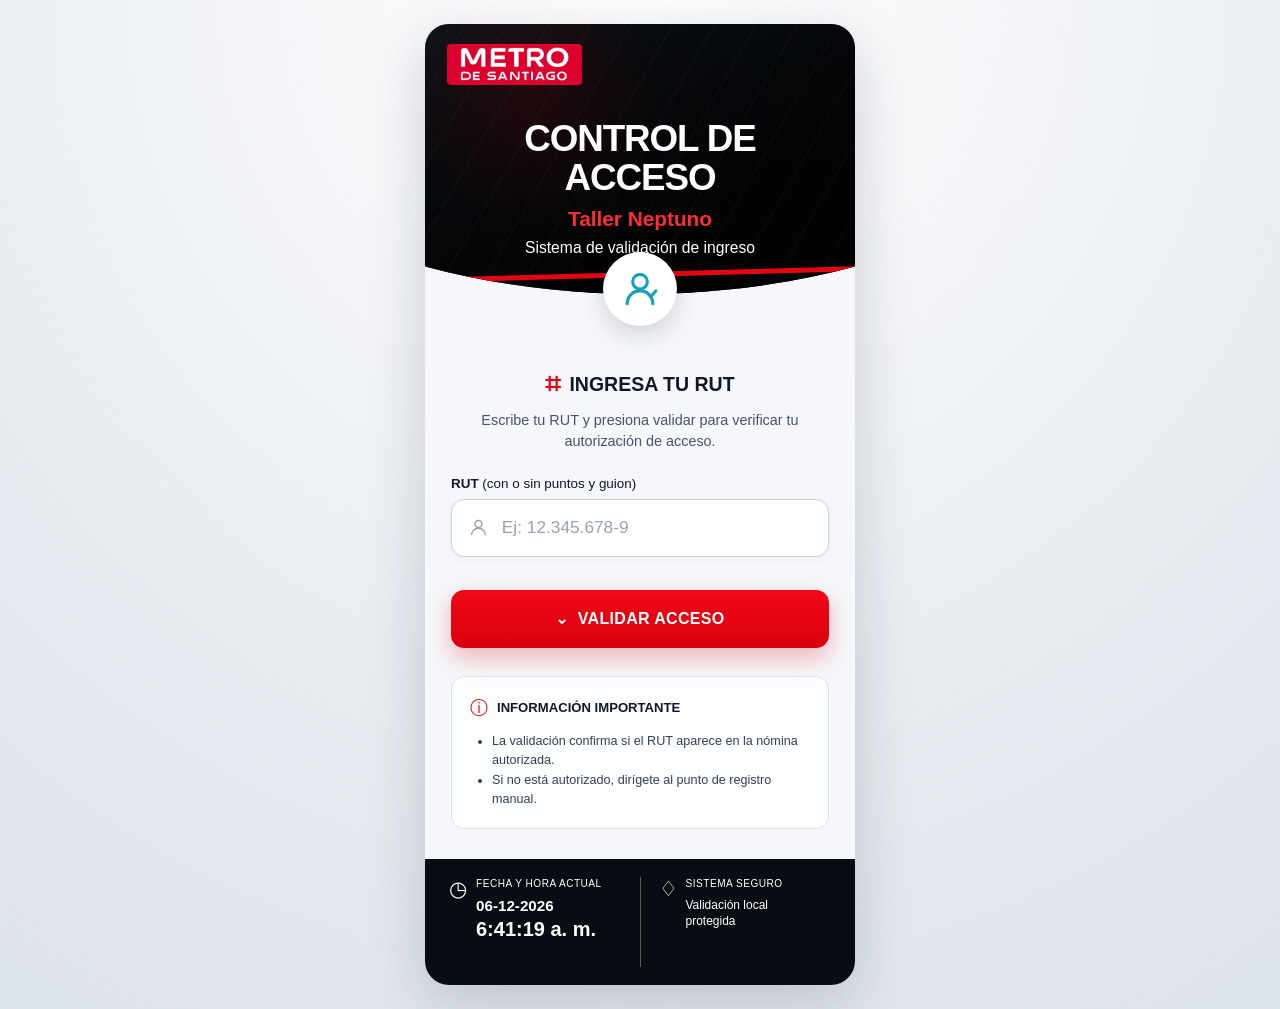
==== index.html @ b8ae297e "Primera versión funcional" ====
<!doctype html>
<html lang="es">
<head>
  <meta charset="utf-8">
  <meta name="viewport" content="width=device-width, initial-scale=1, viewport-fit=cover">
  <meta name="theme-color" content="#080d13">
  <meta name="robots" content="noindex,nofollow">
  <title>Control de Acceso | Taller Neptuno</title>
  <link rel="stylesheet" href="css/style.css">
</head>
<body>
  <main class="app-shell">
    <section id="consulta" class="screen">
      <header class="hero">
        <div class="hero-overlay"></div>
        <img src="assets/metro-logo.png" alt="Metro de Santiago" class="metro-logo">
        <div class="hero-copy">
          <h1>CONTROL DE ACCESO</h1>
          <p class="site-name">Taller Neptuno</p>
          <p class="site-caption">Sistema de validación de ingreso</p>
        </div>
      </header>

      <section class="content">
        <div class="avatar" aria-hidden="true">
          <svg viewBox="0 0 24 24">
            <path d="M12 12a4 4 0 1 0 0-8 4 4 0 0 0 0 8Zm-7 8a7 7 0 0 1 14 0"/>
            <path d="m16.5 14.7 1.4 1.4 2.7-3"/>
          </svg>
        </div>

        <div class="section-heading">
          <span class="scan-icon" aria-hidden="true">⌗</span>
          <h2>INGRESA TU RUT</h2>
        </div>
        <p class="instructions">Escribe tu RUT y presiona validar para verificar tu autorización de acceso.</p>

        <form id="form-rut" novalidate>
          <label for="rut">RUT <span>(con o sin puntos y guion)</span></label>
          <div class="input-wrap">
            <svg viewBox="0 0 24 24" aria-hidden="true">
              <circle cx="12" cy="8" r="4"></circle>
              <path d="M4 21a8 8 0 0 1 16 0"></path>
            </svg>
            <input
              id="rut"
              name="rut"
              type="text"
              inputmode="text"
              autocomplete="off"
              autocapitalize="characters"
              spellcheck="false"
              placeholder="Ej: 12.345.678-9"
              maxlength="14"
              required
            >
          </div>
          <p id="error" class="error" role="alert" aria-live="polite"></p>
          <button id="validar" type="submit">
            <span aria-hidden="true">⌄</span>
            VALIDAR ACCESO
          </button>
        </form>

        <aside class="info-card">
          <div class="info-title">
            <span aria-hidden="true">ⓘ</span>
            <strong>INFORMACIÓN IMPORTANTE</strong>
          </div>
          <ul>
            <li>La validación confirma si el RUT aparece en la nómina autorizada.</li>
            <li>Si no está autorizado, dirígete al punto de registro manual.</li>
          </ul>
        </aside>
      </section>

      <footer class="footer-bar">
        <div>
          <span class="footer-icon">◷</span>
          <p>FECHA Y HORA ACTUAL</p>
          <strong id="footer-date"></strong>
          <time id="footer-time"></time>
        </div>
        <div class="footer-divider"></div>
        <div>
          <span class="footer-icon">♢</span>
          <p>SISTEMA SEGURO</p>
          <span class="footer-copy">Validación local protegida</span>
        </div>
      </footer>
    </section>

    <section id="resultado" class="result-screen hidden" aria-live="assertive">
      <header class="result-header">
        <img src="assets/metro-logo.png" alt="Metro de Santiago" class="result-logo">
        <span>TALLER NEPTUNO</span>
      </header>

      <div class="result-body">
        <div id="estado-icono" class="status-icon"></div>
        <h2 id="estado-titulo"></h2>
        <p id="estado-detalle"></p>

        <div id="comprobante" class="proof hidden">
          <span>CÓDIGO DE VALIDACIÓN</span>
          <strong id="codigo"></strong>
          <time id="hora"></time>
          <small>Cambia automáticamente cada 30 segundos.</small>
        </div>

        <p id="rut-masked" class="masked"></p>
        <button id="otra-consulta" type="button" class="secondary">NUEVA CONSULTA</button>
      </div>

      <footer class="result-footer">
        <span>◷</span>
        <div>
          <small>FECHA Y HORA ACTUAL</small>
          <strong id="result-clock"></strong>
        </div>
      </footer>
    </section>
  </main>
  <script src="js/app.js" defer></script>
</body>
</html>
---- css/style.css ----
:root {
  font-family: Inter, "Segoe UI", Arial, sans-serif;
  color: #111827;
  background: #e9edf2;
  --metro: #e30613;
  --metro-dark: #b4000b;
  --navy: #080d13;
  --green: #0b8a3d;
  --red: #c81920;
  --muted: #667085;
}
* { box-sizing: border-box; }
html { min-height: 100%; }
body {
  min-height: 100vh;
  margin: 0;
  background: radial-gradient(circle at top, #ffffff 0, #e9edf2 58%, #dde3ea 100%);
}
button, input { font: inherit; }
.app-shell {
  width: min(100%, 430px);
  min-height: 100vh;
  margin: 0 auto;
  background: #f5f7fa;
  box-shadow: 0 16px 60px rgba(16,24,40,.18);
}
.screen {
  min-height: 100vh;
  display: flex;
  flex-direction: column;
}
.hero {
  position: relative;
  height: 270px;
  overflow: hidden;
  color: white;
  background:
    linear-gradient(135deg, rgba(0,0,0,.35), rgba(0,0,0,.7)),
    radial-gradient(circle at 25% 30%, rgba(227,6,19,.28), transparent 35%),
    linear-gradient(145deg, #17212b, #090d12 65%);
  clip-path: ellipse(105% 85% at 50% 15%);
}
.hero::after {
  content: "";
  position: absolute;
  left: 0;
  right: 0;
  bottom: 17px;
  height: 5px;
  background: var(--metro);
  transform: rotate(-1.5deg);
}
.hero-overlay {
  position: absolute;
  inset: 0;
  background:
    repeating-linear-gradient(120deg, transparent 0 34px, rgba(255,255,255,.025) 35px 36px),
    linear-gradient(to bottom, rgba(0,0,0,.1), rgba(0,0,0,.55));
}
.metro-logo {
  position: absolute;
  z-index: 2;
  top: 20px;
  left: 22px;
  width: 135px;
  max-height: 46px;
  object-fit: contain;
  object-position: left center;
  border-radius: 4px;
}
.hero-copy {
  position: absolute;
  z-index: 2;
  left: 24px;
  right: 24px;
  top: 96px;
  text-align: center;
}
.hero h1 {
  margin: 0;
  font-size: clamp(1.75rem, 8vw, 2.3rem);
  line-height: 1.05;
  letter-spacing: -.03em;
}
.site-name {
  margin: 10px 0 0;
  color: #ff2b35;
  font-size: 1.3rem;
  font-weight: 800;
}
.site-caption {
  margin: 8px 0 0;
  font-size: .98rem;
}
.content {
  flex: 1;
  padding: 0 26px 30px;
}
.avatar {
  width: 74px;
  height: 74px;
  margin: -42px auto 42px;
  position: relative;
  z-index: 5;
  display: grid;
  place-items: center;
  border-radius: 50%;
  background: white;
  border: 7px solid rgba(255,255,255,.72);
  box-shadow: 0 8px 25px rgba(16,24,40,.16);
}
.avatar svg {
  width: 44px;
  height: 44px;
  fill: none;
  stroke: #16a3b6;
  stroke-width: 1.7;
  stroke-linecap: round;
  stroke-linejoin: round;
}
.section-heading {
  display: flex;
  align-items: center;
  justify-content: center;
  gap: 9px;
}
.scan-icon {
  color: var(--metro);
  font-size: 1.7rem;
  font-weight: 800;
}
.section-heading h2 {
  margin: 0;
  font-size: 1.22rem;
}
.instructions {
  max-width: 320px;
  margin: 10px auto 24px;
  color: #475467;
  font-size: .9rem;
  line-height: 1.45;
  text-align: center;
}
label {
  display: block;
  margin-bottom: 8px;
  font-size: .84rem;
  font-weight: 800;
}
label span {
  font-weight: 500;
}
.input-wrap {
  height: 58px;
  display: flex;
  align-items: center;
  gap: 11px;
  padding: 0 16px;
  border: 1px solid #cbd2dc;
  border-radius: 13px;
  background: white;
  box-shadow: 0 2px 8px rgba(16,24,40,.04);
}
.input-wrap:focus-within {
  border-color: var(--metro);
  box-shadow: 0 0 0 4px rgba(227,6,19,.12);
}
.input-wrap svg {
  width: 23px;
  fill: none;
  stroke: #98a2b3;
  stroke-width: 1.7;
}
input {
  width: 100%;
  border: 0;
  outline: 0;
  color: #101828;
  background: transparent;
  font-size: 1.08rem;
  font-weight: 650;
}
input::placeholder {
  color: #98a2b3;
  font-weight: 500;
}
.error {
  min-height: 21px;
  margin: 6px 2px;
  color: #b42318;
  font-size: .82rem;
  font-weight: 700;
}
#validar, .secondary {
  width: 100%;
  min-height: 58px;
  border: 0;
  border-radius: 13px;
  padding: 12px 18px;
  cursor: pointer;
  font-weight: 900;
  letter-spacing: .02em;
}
#validar {
  display: flex;
  align-items: center;
  justify-content: center;
  gap: 9px;
  color: white;
  background: linear-gradient(180deg, #f00817, #d9000d);
  box-shadow: 0 10px 24px rgba(227,6,19,.28);
}
#validar:active { transform: translateY(1px); }
#validar:disabled { opacity: .65; cursor: wait; }
.info-card {
  margin-top: 28px;
  padding: 18px;
  border: 1px solid #dde2ea;
  border-radius: 13px;
  background: rgba(255,255,255,.72);
}
.info-title {
  display: flex;
  align-items: center;
  gap: 9px;
  font-size: .82rem;
}
.info-title span {
  color: var(--metro);
  font-size: 1.15rem;
}
.info-card ul {
  margin: 12px 0 0;
  padding-left: 22px;
  color: #344054;
  font-size: .79rem;
  line-height: 1.55;
}
.footer-bar {
  min-height: 126px;
  padding: 18px 24px max(18px, env(safe-area-inset-bottom));
  display: grid;
  grid-template-columns: 1fr 1px 1fr;
  gap: 18px;
  color: white;
  background: var(--navy);
}
.footer-bar > div:not(.footer-divider) {
  position: relative;
  padding-left: 27px;
}
.footer-icon {
  position: absolute;
  left: 0;
  top: 0;
  font-size: 1.3rem;
}
.footer-bar p {
  margin: 1px 0 8px;
  font-size: .63rem;
  letter-spacing: .05em;
}
.footer-bar strong, .footer-bar time {
  display: block;
  font-size: .95rem;
}
.footer-bar time {
  margin-top: 4px;
  font-size: 1.25rem;
  font-weight: 800;
}
.footer-divider { background: rgba(255,255,255,.32); }
.footer-copy {
  display: block;
  max-width: 100px;
  font-size: .75rem;
  line-height: 1.35;
}
.result-screen {
  min-height: 100vh;
  display: flex;
  flex-direction: column;
  background: white;
}
.result-header {
  min-height: 78px;
  padding: 15px 20px;
  display: flex;
  align-items: center;
  justify-content: space-between;
  color: white;
  background: var(--navy);
}
.result-header span {
  padding: 8px 12px;
  border-radius: 9px;
  background: var(--metro);
  font-size: .72rem;
  font-weight: 850;
}
.result-logo {
  width: 122px;
  max-height: 40px;
  object-fit: contain;
  object-position: left;
}
.result-body {
  flex: 1;
  padding: 42px 26px 30px;
  text-align: center;
  color: #111827;
}
.result-screen.authorized .result-body {
  background: linear-gradient(180deg, #ebfff2 0, white 40%);
}
.result-screen.denied .result-body {
  background: linear-gradient(180deg, #fff0f0 0, white 42%);
}
.status-icon {
  width: 92px;
  height: 92px;
  margin: 0 auto 18px;
  display: grid;
  place-items: center;
  border-radius: 50%;
  color: white;
  font-size: 4rem;
  font-weight: 900;
  line-height: 1;
  animation: pop .28s ease-out;
}
.authorized .status-icon { background: var(--green); }
.denied .status-icon { background: var(--red); }
.result-body h2 {
  margin: 0;
  font-size: 2rem;
  line-height: 1.05;
}
.authorized .result-body h2 { color: #087333; }
.denied .result-body h2 { color: #b6171d; }
.result-body > p {
  max-width: 320px;
  margin: 12px auto 22px;
  color: #475467;
  line-height: 1.45;
}
.proof {
  margin: 22px 0;
  padding: 22px 18px;
  border-radius: 16px;
  border: 1px solid #b9ddc6;
  background: rgba(255,255,255,.88);
}
.proof span, .proof small, .proof time { display: block; }
.proof span {
  font-size: .72rem;
  font-weight: 850;
  letter-spacing: .08em;
}
.proof strong {
  display: block;
  margin: 10px 0 5px;
  color: var(--green);
  font-size: 3rem;
  letter-spacing: .12em;
}
.proof time { font-weight: 800; }
.proof small { margin-top: 8px; color: #667085; }
.masked { font-weight: 800; }
.secondary {
  margin-top: 10px;
  color: white;
  background: var(--metro);
}
.result-footer {
  min-height: 96px;
  padding: 20px 24px max(20px, env(safe-area-inset-bottom));
  display: flex;
  align-items: center;
  justify-content: center;
  gap: 12px;
  color: white;
  background: var(--navy);
}
.result-footer span { font-size: 1.5rem; }
.result-footer small, .result-footer strong { display: block; }
.result-footer small { font-size: .65rem; }
.result-footer strong { margin-top: 5px; font-size: 1.05rem; }
.hidden { display: none !important; }
@keyframes pop {
  from { opacity: 0; transform: scale(.7); }
  to { opacity: 1; transform: scale(1); }
}
@media (min-width: 520px) {
  body { padding: 24px 0; }
  .app-shell { min-height: calc(100vh - 48px); border-radius: 24px; overflow: hidden; }
  .screen, .result-screen { min-height: calc(100vh - 48px); }
}
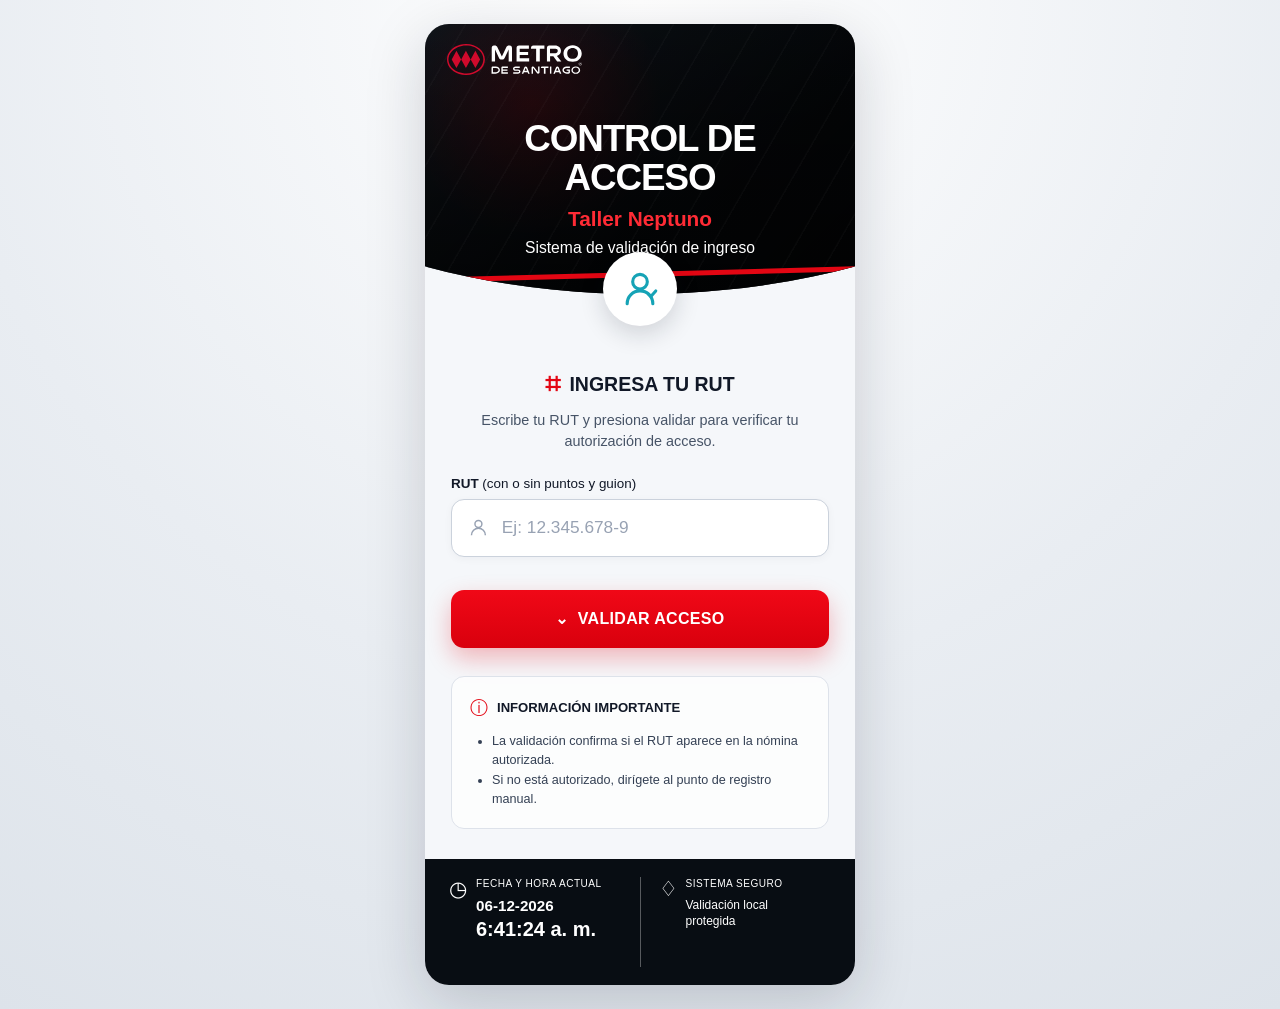
==== commit ac673173: "Actualización logo y verificación de identidad" ====
--- a/index.html
+++ b/index.html
@@ -13,7 +13,7 @@
     <section id="consulta" class="screen">
       <header class="hero">
         <div class="hero-overlay"></div>
-        <img src="assets/metro-logo.png" alt="Metro de Santiago" class="metro-logo">
+        <img src="assets/metro-logo.svg" alt="Metro de Santiago" class="metro-logo">
         <div class="hero-copy">
           <h1>CONTROL DE ACCESO</h1>
           <p class="site-name">Taller Neptuno</p>
@@ -92,7 +92,7 @@
 
     <section id="resultado" class="result-screen hidden" aria-live="assertive">
       <header class="result-header">
-        <img src="assets/metro-logo.png" alt="Metro de Santiago" class="result-logo">
+        <img src="assets/metro-logo.svg" alt="Metro de Santiago" class="result-logo">
         <span>TALLER NEPTUNO</span>
       </header>
 
@@ -108,7 +108,7 @@
           <small>Cambia automáticamente cada 30 segundos.</small>
         </div>
 
-        <p id="rut-masked" class="masked"></p>
+        <div class="identity-check"><strong>VERIFICAR IDENTIDAD</strong><p>El personal de seguridad debe comparar este RUT con la cédula del trabajador.</p><p id="rut-masked" class="masked"></p></div>
         <button id="otra-consulta" type="button" class="secondary">NUEVA CONSULTA</button>
       </div>
 
--- a/css/style.css
+++ b/css/style.css
@@ -396,3 +396,27 @@
   .app-shell { min-height: calc(100vh - 48px); border-radius: 24px; overflow: hidden; }
   .screen, .result-screen { min-height: calc(100vh - 48px); }
 }
+
+.identity-check {
+  margin: 18px 0 8px;
+  padding: 16px;
+  border: 2px solid currentColor;
+  border-radius: 14px;
+  background: rgba(255,255,255,.72);
+}
+.identity-check strong {
+  display: block;
+  font-size: .78rem;
+  letter-spacing: .08em;
+}
+.identity-check p {
+  margin: 7px 0 0;
+  color: #344054;
+  font-size: .84rem;
+  line-height: 1.4;
+}
+.identity-check .masked {
+  color: #101828;
+  font-size: 1.15rem;
+  font-weight: 900;
+}
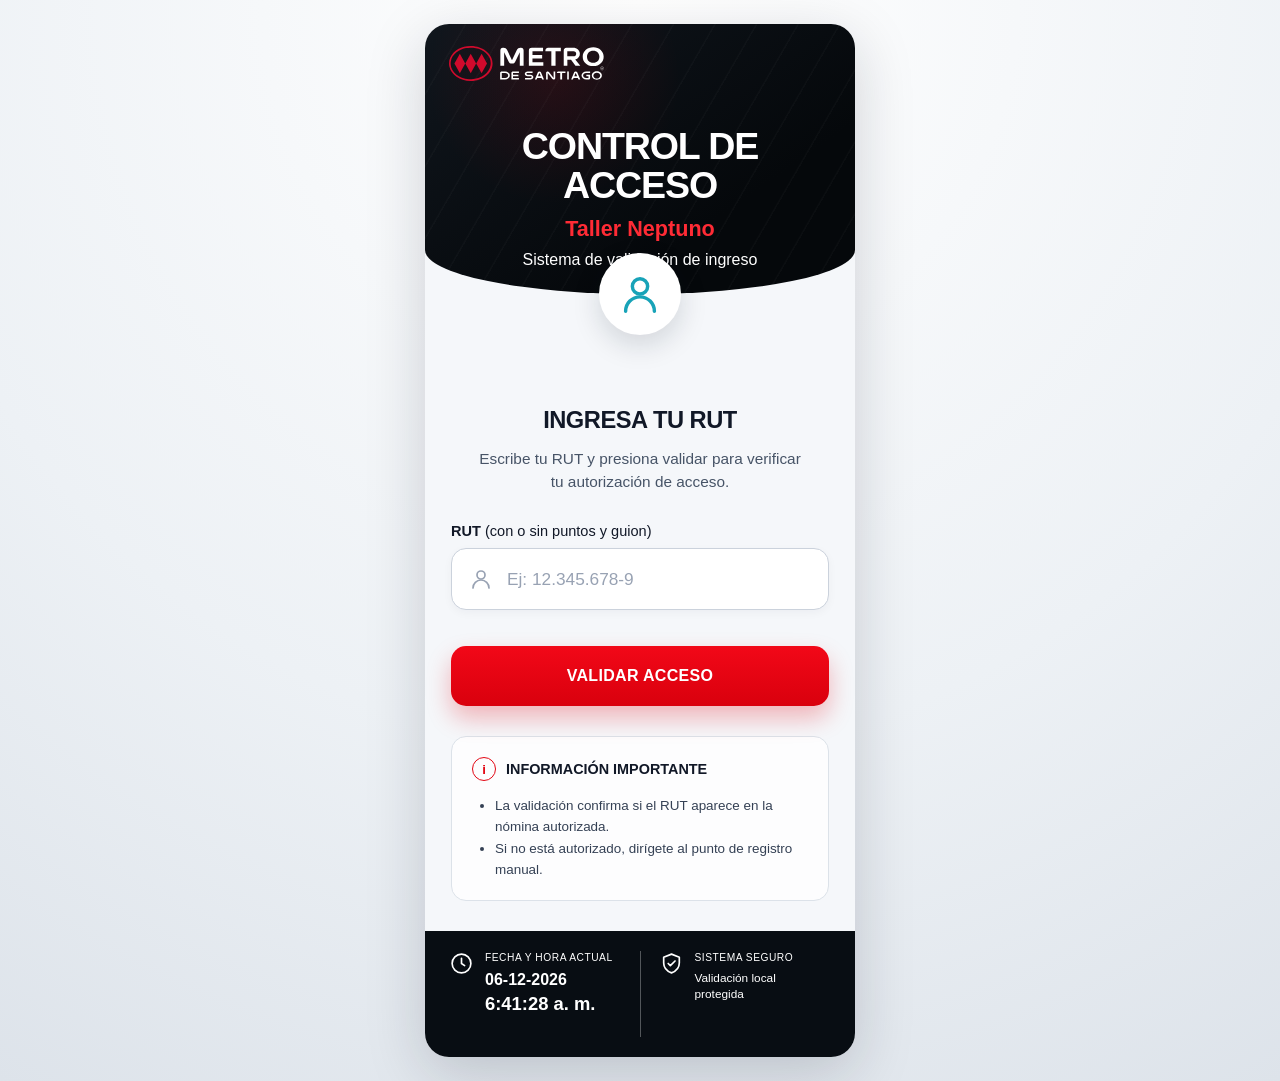
==== commit 4906edc5: "Actualizar interfaz a versión 3" ====
--- a/index.html
+++ b/index.html
@@ -10,10 +10,11 @@
 </head>
 <body>
   <main class="app-shell">
+
     <section id="consulta" class="screen">
       <header class="hero">
-        <div class="hero-overlay"></div>
         <img src="assets/metro-logo.svg" alt="Metro de Santiago" class="metro-logo">
+
         <div class="hero-copy">
           <h1>CONTROL DE ACCESO</h1>
           <p class="site-name">Taller Neptuno</p>
@@ -24,24 +25,25 @@
       <section class="content">
         <div class="avatar" aria-hidden="true">
           <svg viewBox="0 0 24 24">
-            <path d="M12 12a4 4 0 1 0 0-8 4 4 0 0 0 0 8Zm-7 8a7 7 0 0 1 14 0"/>
-            <path d="m16.5 14.7 1.4 1.4 2.7-3"/>
+            <circle cx="12" cy="8" r="4"></circle>
+            <path d="M4.5 21a7.5 7.5 0 0 1 15 0"></path>
           </svg>
         </div>
 
-        <div class="section-heading">
-          <span class="scan-icon" aria-hidden="true">⌗</span>
-          <h2>INGRESA TU RUT</h2>
-        </div>
-        <p class="instructions">Escribe tu RUT y presiona validar para verificar tu autorización de acceso.</p>
+        <h2>INGRESA TU RUT</h2>
+        <p class="instructions">
+          Escribe tu RUT y presiona validar para verificar tu autorización de acceso.
+        </p>
 
         <form id="form-rut" novalidate>
           <label for="rut">RUT <span>(con o sin puntos y guion)</span></label>
+
           <div class="input-wrap">
             <svg viewBox="0 0 24 24" aria-hidden="true">
               <circle cx="12" cy="8" r="4"></circle>
               <path d="M4 21a8 8 0 0 1 16 0"></path>
             </svg>
+
             <input
               id="rut"
               name="rut"
@@ -55,16 +57,17 @@
               required
             >
           </div>
+
           <p id="error" class="error" role="alert" aria-live="polite"></p>
+
           <button id="validar" type="submit">
-            <span aria-hidden="true">⌄</span>
             VALIDAR ACCESO
           </button>
         </form>
 
         <aside class="info-card">
           <div class="info-title">
-            <span aria-hidden="true">ⓘ</span>
+            <span aria-hidden="true">i</span>
             <strong>INFORMACIÓN IMPORTANTE</strong>
           </div>
           <ul>
@@ -75,17 +78,29 @@
       </section>
 
       <footer class="footer-bar">
-        <div>
-          <span class="footer-icon">◷</span>
-          <p>FECHA Y HORA ACTUAL</p>
-          <strong id="footer-date"></strong>
-          <time id="footer-time"></time>
+        <div class="footer-item">
+          <svg viewBox="0 0 24 24" aria-hidden="true">
+            <circle cx="12" cy="12" r="9"></circle>
+            <path d="M12 7v5l3 2"></path>
+          </svg>
+          <div>
+            <p>FECHA Y HORA ACTUAL</p>
+            <strong id="footer-date"></strong>
+            <time id="footer-time"></time>
+          </div>
         </div>
+
         <div class="footer-divider"></div>
-        <div>
-          <span class="footer-icon">♢</span>
-          <p>SISTEMA SEGURO</p>
-          <span class="footer-copy">Validación local protegida</span>
+
+        <div class="footer-item">
+          <svg viewBox="0 0 24 24" aria-hidden="true">
+            <path d="M12 3 4.5 6v5.5c0 4.5 3 7.8 7.5 9.5 4.5-1.7 7.5-5 7.5-9.5V6L12 3Z"></path>
+            <path d="m8.8 12 2.1 2.1 4.5-4.5"></path>
+          </svg>
+          <div>
+            <p>SISTEMA SEGURO</p>
+            <span class="footer-copy">Validación local protegida</span>
+          </div>
         </div>
       </footer>
     </section>
@@ -108,19 +123,31 @@
           <small>Cambia automáticamente cada 30 segundos.</small>
         </div>
 
-        <div class="identity-check"><strong>VERIFICAR IDENTIDAD</strong><p>El personal de seguridad debe comparar este RUT con la cédula del trabajador.</p><p id="rut-masked" class="masked"></p></div>
-        <button id="otra-consulta" type="button" class="secondary">NUEVA CONSULTA</button>
+        <div class="identity-check">
+          <strong>VERIFICACIÓN DE IDENTIDAD</strong>
+          <p>El personal de seguridad debe comparar este RUT con la cédula del trabajador.</p>
+          <p id="rut-masked" class="masked"></p>
+        </div>
+
+        <button id="otra-consulta" type="button" class="secondary">
+          NUEVA CONSULTA
+        </button>
       </div>
 
       <footer class="result-footer">
-        <span>◷</span>
+        <svg viewBox="0 0 24 24" aria-hidden="true">
+          <circle cx="12" cy="12" r="9"></circle>
+          <path d="M12 7v5l3 2"></path>
+        </svg>
         <div>
           <small>FECHA Y HORA ACTUAL</small>
           <strong id="result-clock"></strong>
         </div>
       </footer>
     </section>
+
   </main>
+
   <script src="js/app.js" defer></script>
 </body>
 </html>
--- a/css/style.css
+++ b/css/style.css
@@ -3,174 +3,169 @@
   color: #111827;
   background: #e9edf2;
   --metro: #e30613;
-  --metro-dark: #b4000b;
+  --metro-dark: #c7000b;
   --navy: #080d13;
-  --green: #0b8a3d;
+  --green: #11893d;
   --red: #c81920;
   --muted: #667085;
-}
+  --surface: #f5f7fa;
+}
+
 * { box-sizing: border-box; }
+
 html { min-height: 100%; }
+
 body {
   min-height: 100vh;
   margin: 0;
-  background: radial-gradient(circle at top, #ffffff 0, #e9edf2 58%, #dde3ea 100%);
-}
+  background: radial-gradient(circle at top, #fff 0, #edf1f5 60%, #dde3ea 100%);
+}
+
 button, input { font: inherit; }
+
 .app-shell {
   width: min(100%, 430px);
   min-height: 100vh;
   margin: 0 auto;
-  background: #f5f7fa;
+  overflow: hidden;
+  background: var(--surface);
   box-shadow: 0 16px 60px rgba(16,24,40,.18);
 }
+
 .screen {
   min-height: 100vh;
   display: flex;
   flex-direction: column;
 }
+
 .hero {
   position: relative;
   height: 270px;
   overflow: hidden;
-  color: white;
-  background:
-    linear-gradient(135deg, rgba(0,0,0,.35), rgba(0,0,0,.7)),
-    radial-gradient(circle at 25% 30%, rgba(227,6,19,.28), transparent 35%),
-    linear-gradient(145deg, #17212b, #090d12 65%);
-  clip-path: ellipse(105% 85% at 50% 15%);
-}
-.hero::after {
-  content: "";
-  position: absolute;
-  left: 0;
-  right: 0;
-  bottom: 17px;
-  height: 5px;
-  background: var(--metro);
-  transform: rotate(-1.5deg);
-}
-.hero-overlay {
-  position: absolute;
-  inset: 0;
+  color: #fff;
   background:
     repeating-linear-gradient(120deg, transparent 0 34px, rgba(255,255,255,.025) 35px 36px),
-    linear-gradient(to bottom, rgba(0,0,0,.1), rgba(0,0,0,.55));
-}
+    radial-gradient(circle at 30% 20%, rgba(227,6,19,.12), transparent 34%),
+    linear-gradient(145deg, #10161d, #05080b 70%);
+  border-bottom-left-radius: 50% 44px;
+  border-bottom-right-radius: 50% 44px;
+}
+
 .metro-logo {
   position: absolute;
-  z-index: 2;
-  top: 20px;
-  left: 22px;
-  width: 135px;
-  max-height: 46px;
-  object-fit: contain;
-  object-position: left center;
-  border-radius: 4px;
-}
+  top: 22px;
+  left: 24px;
+  width: 155px;
+  height: auto;
+}
+
 .hero-copy {
   position: absolute;
-  z-index: 2;
   left: 24px;
   right: 24px;
-  top: 96px;
+  top: 103px;
   text-align: center;
 }
+
 .hero h1 {
   margin: 0;
-  font-size: clamp(1.75rem, 8vw, 2.3rem);
-  line-height: 1.05;
+  font-size: clamp(1.85rem, 8vw, 2.35rem);
+  line-height: 1.04;
   letter-spacing: -.03em;
 }
+
 .site-name {
-  margin: 10px 0 0;
+  margin: 11px 0 0;
   color: #ff2b35;
-  font-size: 1.3rem;
+  font-size: 1.35rem;
   font-weight: 800;
 }
+
 .site-caption {
-  margin: 8px 0 0;
-  font-size: .98rem;
-}
+  margin: 9px 0 0;
+  font-size: 1rem;
+}
+
 .content {
   flex: 1;
   padding: 0 26px 30px;
 }
+
 .avatar {
-  width: 74px;
-  height: 74px;
-  margin: -42px auto 42px;
   position: relative;
   z-index: 5;
+  width: 82px;
+  height: 82px;
+  margin: -41px auto 72px;
   display: grid;
   place-items: center;
   border-radius: 50%;
-  background: white;
-  border: 7px solid rgba(255,255,255,.72);
-  box-shadow: 0 8px 25px rgba(16,24,40,.16);
-}
+  background: #fff;
+  box-shadow: 0 10px 28px rgba(16,24,40,.15);
+}
+
 .avatar svg {
-  width: 44px;
-  height: 44px;
+  width: 46px;
+  height: 46px;
   fill: none;
-  stroke: #16a3b6;
-  stroke-width: 1.7;
+  stroke: #18a3b8;
+  stroke-width: 1.8;
   stroke-linecap: round;
   stroke-linejoin: round;
 }
-.section-heading {
+
+.content h2 {
+  margin: 0;
+  text-align: center;
+  font-size: 1.48rem;
+  letter-spacing: -.02em;
+}
+
+.instructions {
+  max-width: 330px;
+  margin: 13px auto 30px;
+  color: #475467;
+  font-size: .96rem;
+  line-height: 1.5;
+  text-align: center;
+}
+
+label {
+  display: block;
+  margin-bottom: 9px;
+  font-size: .91rem;
+  font-weight: 800;
+}
+
+label span { font-weight: 500; }
+
+.input-wrap {
+  height: 62px;
   display: flex;
   align-items: center;
-  justify-content: center;
-  gap: 9px;
-}
-.scan-icon {
-  color: var(--metro);
-  font-size: 1.7rem;
-  font-weight: 800;
-}
-.section-heading h2 {
-  margin: 0;
-  font-size: 1.22rem;
-}
-.instructions {
-  max-width: 320px;
-  margin: 10px auto 24px;
-  color: #475467;
-  font-size: .9rem;
-  line-height: 1.45;
-  text-align: center;
-}
-label {
-  display: block;
-  margin-bottom: 8px;
-  font-size: .84rem;
-  font-weight: 800;
-}
-label span {
-  font-weight: 500;
-}
-.input-wrap {
-  height: 58px;
-  display: flex;
-  align-items: center;
-  gap: 11px;
-  padding: 0 16px;
+  gap: 12px;
+  padding: 0 17px;
   border: 1px solid #cbd2dc;
-  border-radius: 13px;
-  background: white;
-  box-shadow: 0 2px 8px rgba(16,24,40,.04);
-}
+  border-radius: 15px;
+  background: #fff;
+  box-shadow: 0 3px 10px rgba(16,24,40,.04);
+}
+
 .input-wrap:focus-within {
   border-color: var(--metro);
   box-shadow: 0 0 0 4px rgba(227,6,19,.12);
 }
+
 .input-wrap svg {
-  width: 23px;
+  width: 24px;
+  height: 24px;
+  flex: 0 0 auto;
   fill: none;
   stroke: #98a2b3;
   stroke-width: 1.7;
-}
+  stroke-linecap: round;
+}
+
 input {
   width: 100%;
   border: 0;
@@ -180,117 +175,150 @@
   font-size: 1.08rem;
   font-weight: 650;
 }
+
 input::placeholder {
   color: #98a2b3;
   font-weight: 500;
 }
+
 .error {
-  min-height: 21px;
-  margin: 6px 2px;
+  min-height: 22px;
+  margin: 7px 2px;
   color: #b42318;
-  font-size: .82rem;
+  font-size: .84rem;
   font-weight: 700;
 }
-#validar, .secondary {
+
+#validar,
+.secondary {
   width: 100%;
-  min-height: 58px;
+  min-height: 60px;
   border: 0;
-  border-radius: 13px;
-  padding: 12px 18px;
+  border-radius: 15px;
+  padding: 13px 18px;
   cursor: pointer;
   font-weight: 900;
   letter-spacing: .02em;
 }
+
 #validar {
+  color: #fff;
+  background: linear-gradient(180deg, #f20818, #d9000d);
+  box-shadow: 0 12px 25px rgba(227,6,19,.28);
+}
+
+#validar:active { transform: translateY(1px); }
+
+#validar:disabled {
+  opacity: .67;
+  cursor: wait;
+}
+
+.info-card {
+  margin-top: 30px;
+  padding: 20px;
+  border: 1px solid #dce2e9;
+  border-radius: 15px;
+  background: rgba(255,255,255,.78);
+}
+
+.info-title {
   display: flex;
   align-items: center;
-  justify-content: center;
-  gap: 9px;
-  color: white;
-  background: linear-gradient(180deg, #f00817, #d9000d);
-  box-shadow: 0 10px 24px rgba(227,6,19,.28);
-}
-#validar:active { transform: translateY(1px); }
-#validar:disabled { opacity: .65; cursor: wait; }
-.info-card {
-  margin-top: 28px;
-  padding: 18px;
-  border: 1px solid #dde2ea;
-  border-radius: 13px;
-  background: rgba(255,255,255,.72);
-}
-.info-title {
-  display: flex;
-  align-items: center;
-  gap: 9px;
+  gap: 10px;
+  font-size: .9rem;
+}
+
+.info-title span {
+  width: 24px;
+  height: 24px;
+  display: grid;
+  place-items: center;
+  border: 1.5px solid var(--metro);
+  border-radius: 50%;
+  color: var(--metro);
   font-size: .82rem;
-}
-.info-title span {
-  color: var(--metro);
-  font-size: 1.15rem;
-}
+  font-weight: 800;
+}
+
 .info-card ul {
-  margin: 12px 0 0;
-  padding-left: 22px;
+  margin: 14px 0 0;
+  padding-left: 23px;
   color: #344054;
-  font-size: .79rem;
-  line-height: 1.55;
-}
+  font-size: .84rem;
+  line-height: 1.58;
+}
+
 .footer-bar {
   min-height: 126px;
-  padding: 18px 24px max(18px, env(safe-area-inset-bottom));
+  padding: 20px 24px max(20px, env(safe-area-inset-bottom));
   display: grid;
   grid-template-columns: 1fr 1px 1fr;
   gap: 18px;
-  color: white;
+  color: #fff;
   background: var(--navy);
 }
-.footer-bar > div:not(.footer-divider) {
-  position: relative;
-  padding-left: 27px;
-}
-.footer-icon {
-  position: absolute;
-  left: 0;
-  top: 0;
-  font-size: 1.3rem;
-}
+
+.footer-item {
+  display: flex;
+  align-items: flex-start;
+  gap: 11px;
+}
+
+.footer-item svg {
+  width: 25px;
+  height: 25px;
+  flex: 0 0 auto;
+  fill: none;
+  stroke: #fff;
+  stroke-width: 1.6;
+  stroke-linecap: round;
+  stroke-linejoin: round;
+}
+
 .footer-bar p {
   margin: 1px 0 8px;
-  font-size: .63rem;
+  font-size: .64rem;
   letter-spacing: .05em;
 }
-.footer-bar strong, .footer-bar time {
-  display: block;
-  font-size: .95rem;
-}
+
+.footer-bar strong,
+.footer-bar time {
+  display: block;
+}
+
 .footer-bar time {
   margin-top: 4px;
-  font-size: 1.25rem;
+  font-size: 1.15rem;
   font-weight: 800;
 }
-.footer-divider { background: rgba(255,255,255,.32); }
+
+.footer-divider { background: rgba(255,255,255,.3); }
+
 .footer-copy {
   display: block;
-  max-width: 100px;
-  font-size: .75rem;
+  max-width: 105px;
+  font-size: .74rem;
   line-height: 1.35;
 }
+
 .result-screen {
   min-height: 100vh;
   display: flex;
   flex-direction: column;
-  background: white;
-}
+  background: #fff;
+}
+
 .result-header {
   min-height: 78px;
   padding: 15px 20px;
   display: flex;
   align-items: center;
   justify-content: space-between;
-  color: white;
+  color: #fff;
   background: var(--navy);
 }
+
 .result-header span {
   padding: 8px 12px;
   border-radius: 9px;
@@ -298,65 +326,78 @@
   font-size: .72rem;
   font-weight: 850;
 }
+
 .result-logo {
-  width: 122px;
-  max-height: 40px;
-  object-fit: contain;
-  object-position: left;
-}
+  width: 140px;
+  height: auto;
+}
+
 .result-body {
   flex: 1;
   padding: 42px 26px 30px;
   text-align: center;
-  color: #111827;
-}
+}
+
 .result-screen.authorized .result-body {
-  background: linear-gradient(180deg, #ebfff2 0, white 40%);
-}
+  background: linear-gradient(180deg, #ebfff2 0, #fff 42%);
+}
+
 .result-screen.denied .result-body {
-  background: linear-gradient(180deg, #fff0f0 0, white 42%);
-}
+  background: linear-gradient(180deg, #fff0f0 0, #fff 42%);
+}
+
 .status-icon {
-  width: 92px;
-  height: 92px;
-  margin: 0 auto 18px;
+  width: 94px;
+  height: 94px;
+  margin: 0 auto 20px;
   display: grid;
   place-items: center;
   border-radius: 50%;
-  color: white;
+  color: #fff;
   font-size: 4rem;
   font-weight: 900;
-  line-height: 1;
   animation: pop .28s ease-out;
 }
+
 .authorized .status-icon { background: var(--green); }
 .denied .status-icon { background: var(--red); }
+
 .result-body h2 {
   margin: 0;
   font-size: 2rem;
   line-height: 1.05;
 }
+
 .authorized .result-body h2 { color: #087333; }
 .denied .result-body h2 { color: #b6171d; }
+
 .result-body > p {
   max-width: 320px;
-  margin: 12px auto 22px;
+  margin: 12px auto 23px;
   color: #475467;
   line-height: 1.45;
 }
+
 .proof {
   margin: 22px 0;
   padding: 22px 18px;
+  border: 1px solid #b9ddc6;
   border-radius: 16px;
-  border: 1px solid #b9ddc6;
-  background: rgba(255,255,255,.88);
-}
-.proof span, .proof small, .proof time { display: block; }
+  background: rgba(255,255,255,.9);
+}
+
+.proof span,
+.proof small,
+.proof time {
+  display: block;
+}
+
 .proof span {
   font-size: .72rem;
   font-weight: 850;
   letter-spacing: .08em;
 }
+
 .proof strong {
   display: block;
   margin: 10px 0 5px;
@@ -364,14 +405,48 @@
   font-size: 3rem;
   letter-spacing: .12em;
 }
+
 .proof time { font-weight: 800; }
-.proof small { margin-top: 8px; color: #667085; }
-.masked { font-weight: 800; }
+
+.proof small {
+  margin-top: 8px;
+  color: #667085;
+}
+
+.identity-check {
+  margin: 18px 0 8px;
+  padding: 17px;
+  border: 1px solid #dce2e9;
+  border-radius: 15px;
+  background: rgba(255,255,255,.86);
+}
+
+.identity-check strong {
+  display: block;
+  font-size: .78rem;
+  letter-spacing: .08em;
+}
+
+.identity-check p {
+  margin: 8px 0 0;
+  color: #344054;
+  font-size: .85rem;
+  line-height: 1.42;
+}
+
+.identity-check .masked {
+  color: #101828;
+  font-size: 1.18rem;
+  font-weight: 900;
+}
+
 .secondary {
-  margin-top: 10px;
-  color: white;
-  background: var(--metro);
-}
+  margin-top: 15px;
+  color: var(--metro);
+  border: 1.5px solid var(--metro);
+  background: #fff;
+}
+
 .result-footer {
   min-height: 96px;
   padding: 20px 24px max(20px, env(safe-area-inset-bottom));
@@ -379,44 +454,48 @@
   align-items: center;
   justify-content: center;
   gap: 12px;
-  color: white;
+  color: #fff;
   background: var(--navy);
 }
-.result-footer span { font-size: 1.5rem; }
-.result-footer small, .result-footer strong { display: block; }
+
+.result-footer svg {
+  width: 26px;
+  height: 26px;
+  fill: none;
+  stroke: #fff;
+  stroke-width: 1.7;
+  stroke-linecap: round;
+}
+
+.result-footer small,
+.result-footer strong {
+  display: block;
+}
+
 .result-footer small { font-size: .65rem; }
-.result-footer strong { margin-top: 5px; font-size: 1.05rem; }
+
+.result-footer strong {
+  margin-top: 5px;
+  font-size: 1.05rem;
+}
+
 .hidden { display: none !important; }
+
 @keyframes pop {
   from { opacity: 0; transform: scale(.7); }
   to { opacity: 1; transform: scale(1); }
 }
+
 @media (min-width: 520px) {
   body { padding: 24px 0; }
-  .app-shell { min-height: calc(100vh - 48px); border-radius: 24px; overflow: hidden; }
-  .screen, .result-screen { min-height: calc(100vh - 48px); }
-}
-
-.identity-check {
-  margin: 18px 0 8px;
-  padding: 16px;
-  border: 2px solid currentColor;
-  border-radius: 14px;
-  background: rgba(255,255,255,.72);
-}
-.identity-check strong {
-  display: block;
-  font-size: .78rem;
-  letter-spacing: .08em;
-}
-.identity-check p {
-  margin: 7px 0 0;
-  color: #344054;
-  font-size: .84rem;
-  line-height: 1.4;
-}
-.identity-check .masked {
-  color: #101828;
-  font-size: 1.15rem;
-  font-weight: 900;
-}
+
+  .app-shell {
+    min-height: calc(100vh - 48px);
+    border-radius: 24px;
+  }
+
+  .screen,
+  .result-screen {
+    min-height: calc(100vh - 48px);
+  }
+}
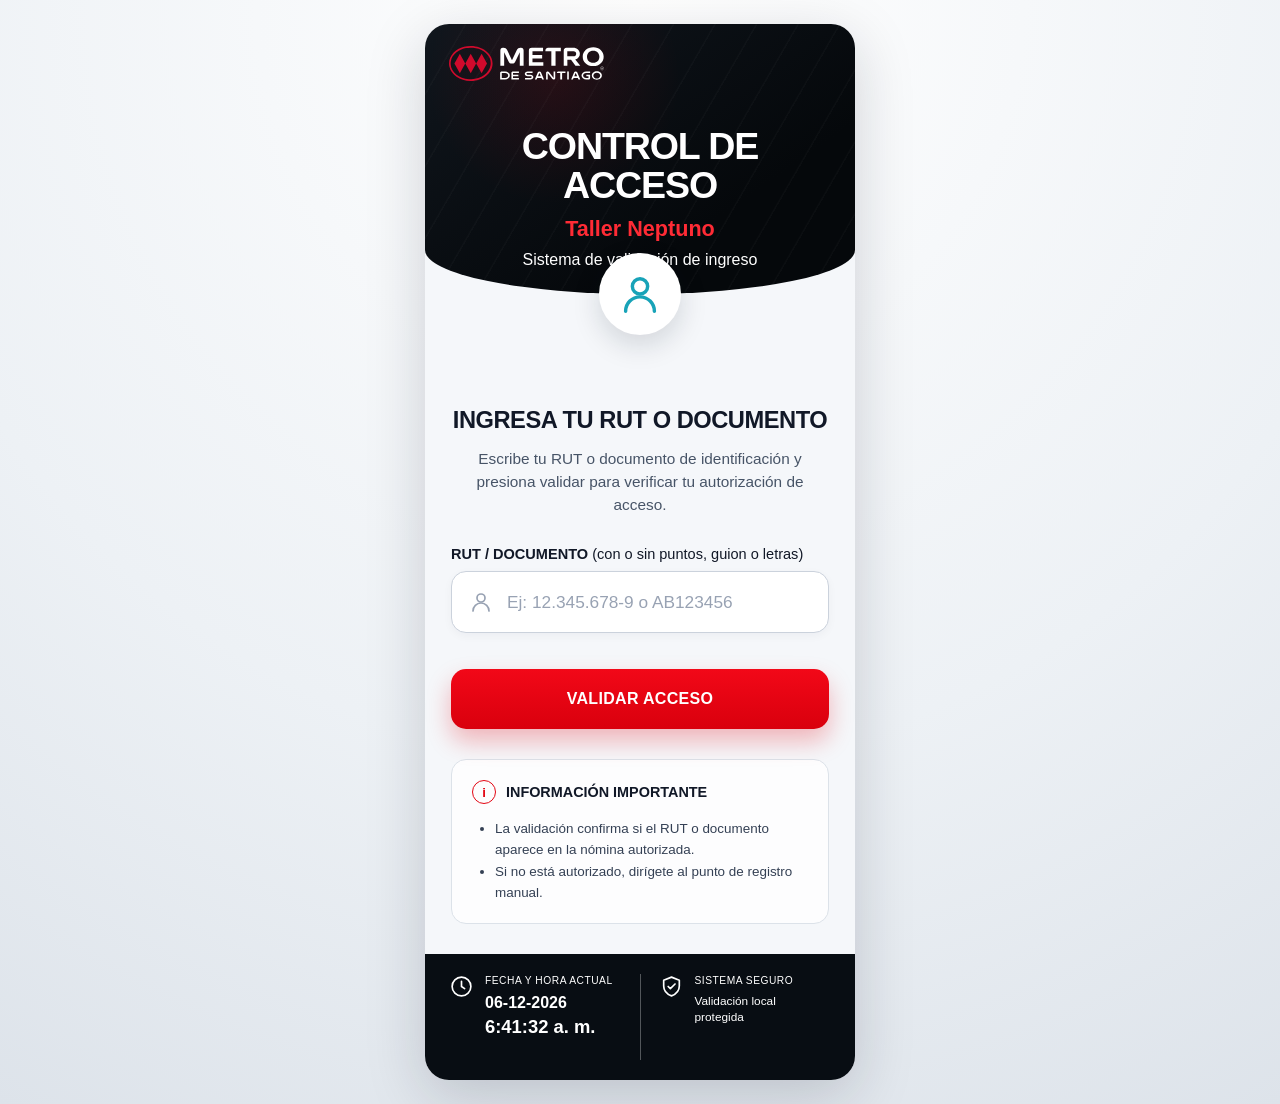
==== commit 376c766a: "Update index.html Actualización de ingreso de usuarios" ====
--- a/index.html
+++ b/index.html
@@ -30,13 +30,13 @@
           </svg>
         </div>
 
-        <h2>INGRESA TU RUT</h2>
+        <h2>INGRESA TU RUT O DOCUMENTO</h2>
         <p class="instructions">
-          Escribe tu RUT y presiona validar para verificar tu autorización de acceso.
+          Escribe tu RUT o documento de identificación y presiona validar para verificar tu autorización de acceso.
         </p>
 
         <form id="form-rut" novalidate>
-          <label for="rut">RUT <span>(con o sin puntos y guion)</span></label>
+          <label for="rut">RUT / DOCUMENTO <span>(con o sin puntos, guion o letras)</span></label>
 
           <div class="input-wrap">
             <svg viewBox="0 0 24 24" aria-hidden="true">
@@ -52,8 +52,8 @@
               autocomplete="off"
               autocapitalize="characters"
               spellcheck="false"
-              placeholder="Ej: 12.345.678-9"
-              maxlength="14"
+              placeholder="Ej: 12.345.678-9 o AB123456"
+              maxlength="20"
               required
             >
           </div>
@@ -71,7 +71,7 @@
             <strong>INFORMACIÓN IMPORTANTE</strong>
           </div>
           <ul>
-            <li>La validación confirma si el RUT aparece en la nómina autorizada.</li>
+            <li>La validación confirma si el RUT o documento aparece en la nómina autorizada.</li>
             <li>Si no está autorizado, dirígete al punto de registro manual.</li>
           </ul>
         </aside>
@@ -125,7 +125,7 @@
 
         <div class="identity-check">
           <strong>VERIFICACIÓN DE IDENTIDAD</strong>
-          <p>El personal de seguridad debe comparar este RUT con la cédula del trabajador.</p>
+          <p>El personal de seguridad debe comparar el RUT o documento con la identificación presentada.</p>
           <p id="rut-masked" class="masked"></p>
         </div>
 
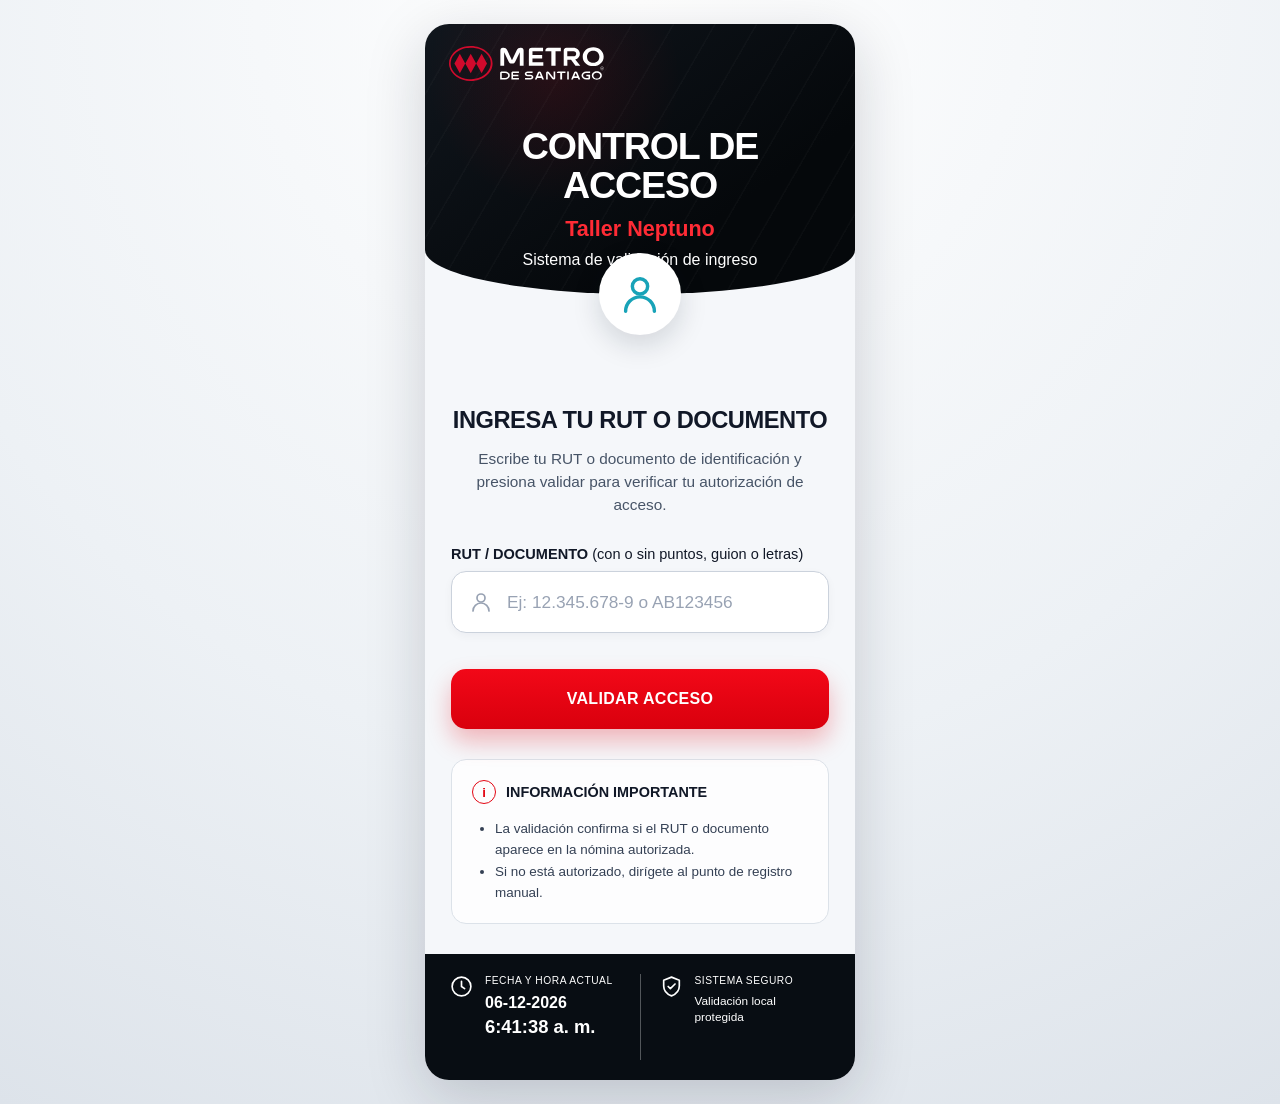
==== commit acc67b9a: "Update index.html" ====
--- a/index.html
+++ b/index.html
@@ -125,6 +125,12 @@
 
         <div class="identity-check">
           <strong>VERIFICACIÓN DE IDENTIDAD</strong>
+
+          <div id="datos-persona" class="hidden" style="margin: 14px 0;">
+            <p id="persona-nombre" style="font-size: 1.15rem; font-weight: 700; margin: 0 0 4px;"></p>
+            <p id="persona-empresa" style="font-size: 1rem; margin: 0;"></p>
+          </div>
+
           <p>El personal de seguridad debe comparar el RUT o documento con la identificación presentada.</p>
           <p id="rut-masked" class="masked"></p>
         </div>
